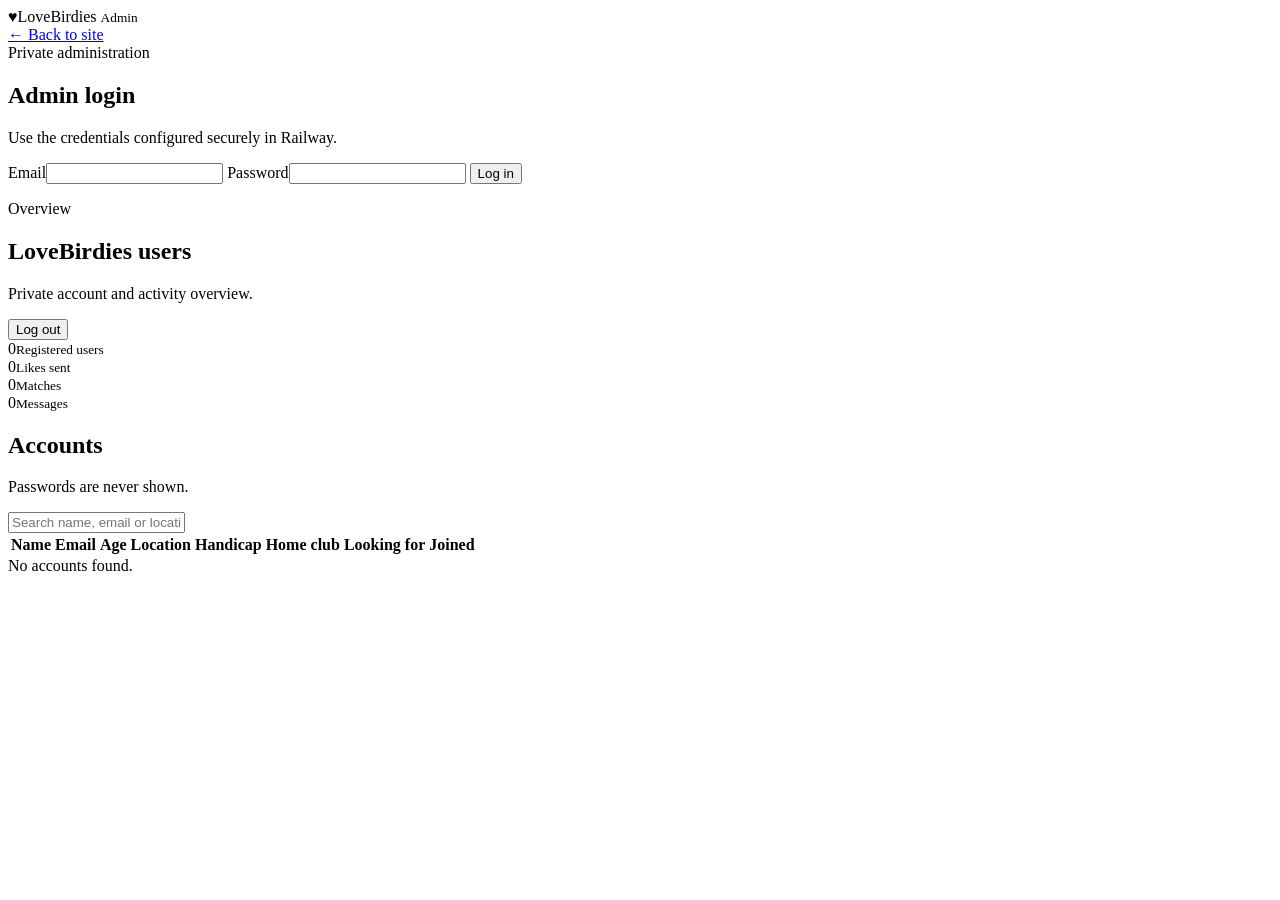
==== static/admin.html @ ffa19ead "Add admin dashboard page" ====
<!doctype html>
<html lang="en">
<head>
  <meta charset="utf-8">
  <meta name="viewport" content="width=device-width,initial-scale=1">
  <title>LoveBirdies Admin</title>
  <link rel="preconnect" href="https://fonts.googleapis.com">
  <link rel="preconnect" href="https://fonts.gstatic.com" crossorigin>
  <link href="https://fonts.googleapis.com/css2?family=DM+Sans:wght@400;500;600;700&family=Playfair+Display:wght@700&display=swap" rel="stylesheet">
  <link rel="stylesheet" href="/static/admin.css">
</head>
<body>
  <header class="admin-header">
    <div class="brand"><span>♥</span>LoveBirdies <small>Admin</small></div>
    <a href="/" class="back-link">← Back to site</a>
  </header>

  <main>
    <section id="loginPanel" class="login-wrap">
      <form id="adminLoginForm" class="login-card">
        <div class="eyebrow">Private administration</div>
        <h1>Admin login</h1>
        <p>Use the credentials configured securely in Railway.</p>
        <label>Email<input id="adminEmail" type="email" autocomplete="username" required></label>
        <label>Password<input id="adminPassword" type="password" autocomplete="current-password" required></label>
        <button class="primary" type="submit">Log in</button>
        <p id="loginError" class="error"></p>
      </form>
    </section>

    <section id="dashboard" class="dashboard hidden">
      <div class="dashboard-top">
        <div><div class="eyebrow">Overview</div><h1>LoveBirdies users</h1><p>Private account and activity overview.</p></div>
        <button id="adminLogout" class="secondary">Log out</button>
      </div>

      <div class="stats">
        <article><span id="statUsers">0</span><small>Registered users</small></article>
        <article><span id="statLikes">0</span><small>Likes sent</small></article>
        <article><span id="statMatches">0</span><small>Matches</small></article>
        <article><span id="statMessages">0</span><small>Messages</small></article>
      </div>

      <div class="table-card">
        <div class="table-head"><div><h2>Accounts</h2><p>Passwords are never shown.</p></div><input id="search" placeholder="Search name, email or location"></div>
        <div class="table-scroll">
          <table>
            <thead><tr><th>Name</th><th>Email</th><th>Age</th><th>Location</th><th>Handicap</th><th>Home club</th><th>Looking for</th><th>Joined</th></tr></thead>
            <tbody id="usersBody"></tbody>
          </table>
        </div>
        <div id="emptyState" class="empty hidden">No accounts found.</div>
      </div>
    </section>
  </main>

  <script src="/static/admin.js"></script>
</body>
</html>
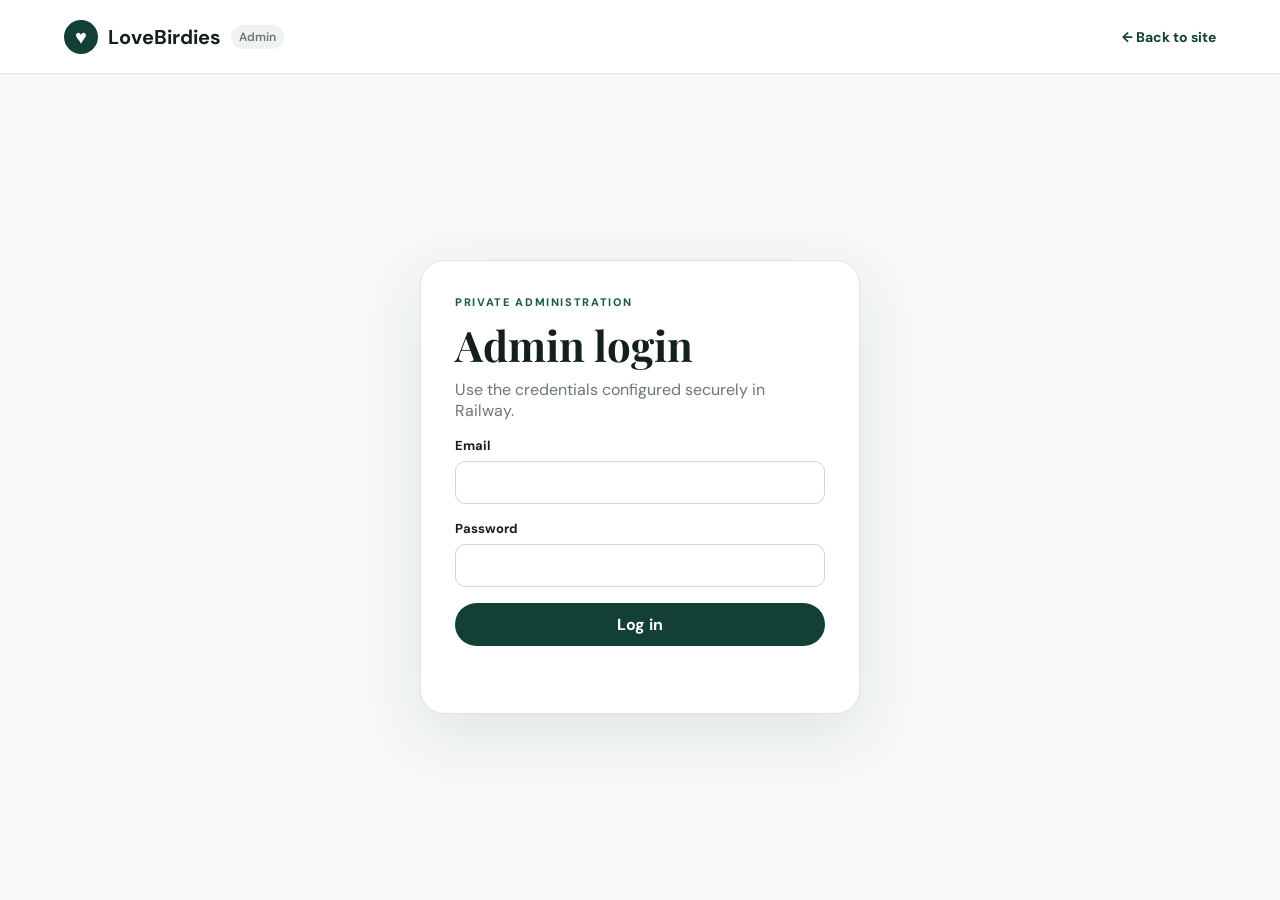
==== commit ec9ef8c0: "Add admin report moderation dashboard" ====
--- a/static/admin.html
+++ b/static/admin.html
@@ -7,53 +7,29 @@
   <link rel="preconnect" href="https://fonts.googleapis.com">
   <link rel="preconnect" href="https://fonts.gstatic.com" crossorigin>
   <link href="https://fonts.googleapis.com/css2?family=DM+Sans:wght@400;500;600;700&family=Playfair+Display:wght@700&display=swap" rel="stylesheet">
-  <link rel="stylesheet" href="/static/admin.css">
+  <link rel="stylesheet" href="/static/admin.css?v=20260911-2235">
 </head>
 <body>
-  <header class="admin-header">
-    <div class="brand"><span>♥</span>LoveBirdies <small>Admin</small></div>
-    <a href="/" class="back-link">← Back to site</a>
-  </header>
-
+  <header class="admin-header"><div class="brand"><span>♥</span>LoveBirdies <small>Admin</small></div><a href="/" class="back-link">← Back to site</a></header>
   <main>
     <section id="loginPanel" class="login-wrap">
-      <form id="adminLoginForm" class="login-card">
-        <div class="eyebrow">Private administration</div>
-        <h1>Admin login</h1>
-        <p>Use the credentials configured securely in Railway.</p>
-        <label>Email<input id="adminEmail" type="email" autocomplete="username" required></label>
-        <label>Password<input id="adminPassword" type="password" autocomplete="current-password" required></label>
-        <button class="primary" type="submit">Log in</button>
-        <p id="loginError" class="error"></p>
-      </form>
+      <form id="adminLoginForm" class="login-card"><div class="eyebrow">Private administration</div><h1>Admin login</h1><p>Use the credentials configured securely in Railway.</p><label>Email<input id="adminEmail" type="email" autocomplete="username" required></label><label>Password<input id="adminPassword" type="password" autocomplete="current-password" required></label><button class="primary" type="submit">Log in</button><p id="loginError" class="error"></p></form>
     </section>
-
     <section id="dashboard" class="dashboard hidden">
-      <div class="dashboard-top">
-        <div><div class="eyebrow">Overview</div><h1>LoveBirdies users</h1><p>Private account and activity overview.</p></div>
-        <button id="adminLogout" class="secondary">Log out</button>
+      <div class="dashboard-top"><div><div class="eyebrow">Overview</div><h1>LoveBirdies admin</h1><p>Private account, activity and safety overview.</p></div><button id="adminLogout" class="secondary">Log out</button></div>
+      <div class="stats"><article><span id="statUsers">0</span><small>Registered users</small></article><article><span id="statLikes">0</span><small>Likes sent</small></article><article><span id="statMatches">0</span><small>Matches</small></article><article><span id="statMessages">0</span><small>Messages</small></article><article><span id="statReports">0</span><small>Open reports</small></article></div>
+      <div class="table-card">
+        <div class="table-head"><div><h2>Safety reports</h2><p>Review member-submitted reports and update their status.</p></div></div>
+        <div class="table-scroll"><table><thead><tr><th>Reported member</th><th>Reported by</th><th>Reason</th><th>Details</th><th>Submitted</th><th>Status</th></tr></thead><tbody id="reportsBody"></tbody></table></div>
+        <div id="reportsEmpty" class="empty hidden">No reports found.</div>
       </div>
-
-      <div class="stats">
-        <article><span id="statUsers">0</span><small>Registered users</small></article>
-        <article><span id="statLikes">0</span><small>Likes sent</small></article>
-        <article><span id="statMatches">0</span><small>Matches</small></article>
-        <article><span id="statMessages">0</span><small>Messages</small></article>
-      </div>
-
       <div class="table-card">
         <div class="table-head"><div><h2>Accounts</h2><p>Passwords are never shown.</p></div><input id="search" placeholder="Search name, email or location"></div>
-        <div class="table-scroll">
-          <table>
-            <thead><tr><th>Name</th><th>Email</th><th>Age</th><th>Location</th><th>Handicap</th><th>Home club</th><th>Looking for</th><th>Joined</th></tr></thead>
-            <tbody id="usersBody"></tbody>
-          </table>
-        </div>
+        <div class="table-scroll"><table><thead><tr><th>Name</th><th>Email</th><th>Age</th><th>Location</th><th>Handicap</th><th>Home club</th><th>Looking for</th><th>Joined</th></tr></thead><tbody id="usersBody"></tbody></table></div>
         <div id="emptyState" class="empty hidden">No accounts found.</div>
       </div>
     </section>
   </main>
-
-  <script src="/static/admin.js"></script>
+  <script src="/static/admin.js?v=20260911-2235"></script>
 </body>
 </html>
--- a/static/admin.css
+++ b/static/admin.css
@@ -0,0 +1 @@
+:root{--green:#123f36;--green2:#1d5a4c;--cream:#f7f3e9;--ink:#13201d;--muted:#6b7773;--line:#dde5e1;--white:#fff;--danger:#b73d4c}*{box-sizing:border-box}body{margin:0;font-family:"DM Sans",sans-serif;background:#f7f9f7;color:var(--ink)}.admin-header{height:74px;background:#fff;border-bottom:1px solid var(--line);display:flex;align-items:center;justify-content:space-between;padding:0 5vw}.brand{display:flex;align-items:center;gap:10px;font-weight:700;font-size:20px}.brand>span{width:34px;height:34px;border-radius:50%;display:grid;place-items:center;background:var(--green);color:#fff}.brand small{font-size:12px;color:var(--muted);font-weight:600;background:#eef3f0;border-radius:99px;padding:4px 8px}.back-link{color:var(--green);text-decoration:none;font-weight:700;font-size:14px}.hidden{display:none!important}.login-wrap{min-height:calc(100vh - 74px);display:grid;place-items:center;padding:32px}.login-card{width:min(100%,440px);background:#fff;border:1px solid var(--line);border-radius:24px;padding:34px;box-shadow:0 20px 60px rgba(18,63,54,.1)}.eyebrow{text-transform:uppercase;letter-spacing:.15em;color:var(--green2);font-size:11px;font-weight:800}.login-card h1,.dashboard h1,.table-card h2{font-family:"Playfair Display",serif}.login-card h1{font-size:42px;margin:8px 0 6px}.login-card>p{color:var(--muted);margin-top:0}.login-card label{display:flex;flex-direction:column;gap:7px;margin:16px 0;font-size:13px;font-weight:700}.login-card input,#search{border:1px solid #cfd9d4;border-radius:10px;padding:12px 13px;font:inherit}.primary,.secondary{border-radius:999px;padding:11px 18px;font:inherit;font-weight:700;cursor:pointer}.primary{border:0;background:var(--green);color:#fff;width:100%}.secondary{background:#fff;border:1px solid var(--green);color:var(--green)}.error{color:var(--danger);font-size:13px;min-height:20px}.dashboard{padding:50px 5vw 80px}.dashboard-top{display:flex;align-items:end;justify-content:space-between;gap:30px}.dashboard-top h1{font-size:48px;margin:8px 0}.dashboard-top p{color:var(--muted);margin:0}.stats{display:grid;grid-template-columns:repeat(4,1fr);gap:14px;margin:30px 0}.stats article{background:#fff;border:1px solid var(--line);border-radius:18px;padding:22px}.stats span{display:block;font-size:34px;font-weight:800;color:var(--green)}.stats small{color:var(--muted)}.table-card{background:#fff;border:1px solid var(--line);border-radius:20px;overflow:hidden}.table-head{display:flex;justify-content:space-between;align-items:center;gap:24px;padding:22px}.table-head h2{font-size:28px;margin:0}.table-head p{margin:4px 0 0;color:var(--muted);font-size:13px}#search{width:min(100%,330px)}.table-scroll{overflow:auto}table{border-collapse:collapse;width:100%;min-width:1050px}th,td{text-align:left;padding:14px 18px;border-top:1px solid #edf1ef;font-size:13px;white-space:nowrap}th{font-size:11px;text-transform:uppercase;letter-spacing:.08em;color:#74807c;background:#fafcfb}td strong{display:block}td small{color:var(--muted)}.empty{text-align:center;padding:40px;color:var(--muted)}@media(max-width:850px){.stats{grid-template-columns:1fr 1fr}.dashboard-top,.table-head{align-items:flex-start;flex-direction:column}#search{width:100%}}@media(max-width:520px){.admin-header{padding:0 18px}.dashboard{padding:36px 18px}.stats{grid-template-columns:1fr 1fr}.dashboard-top h1{font-size:38px}.login-card{padding:26px}}
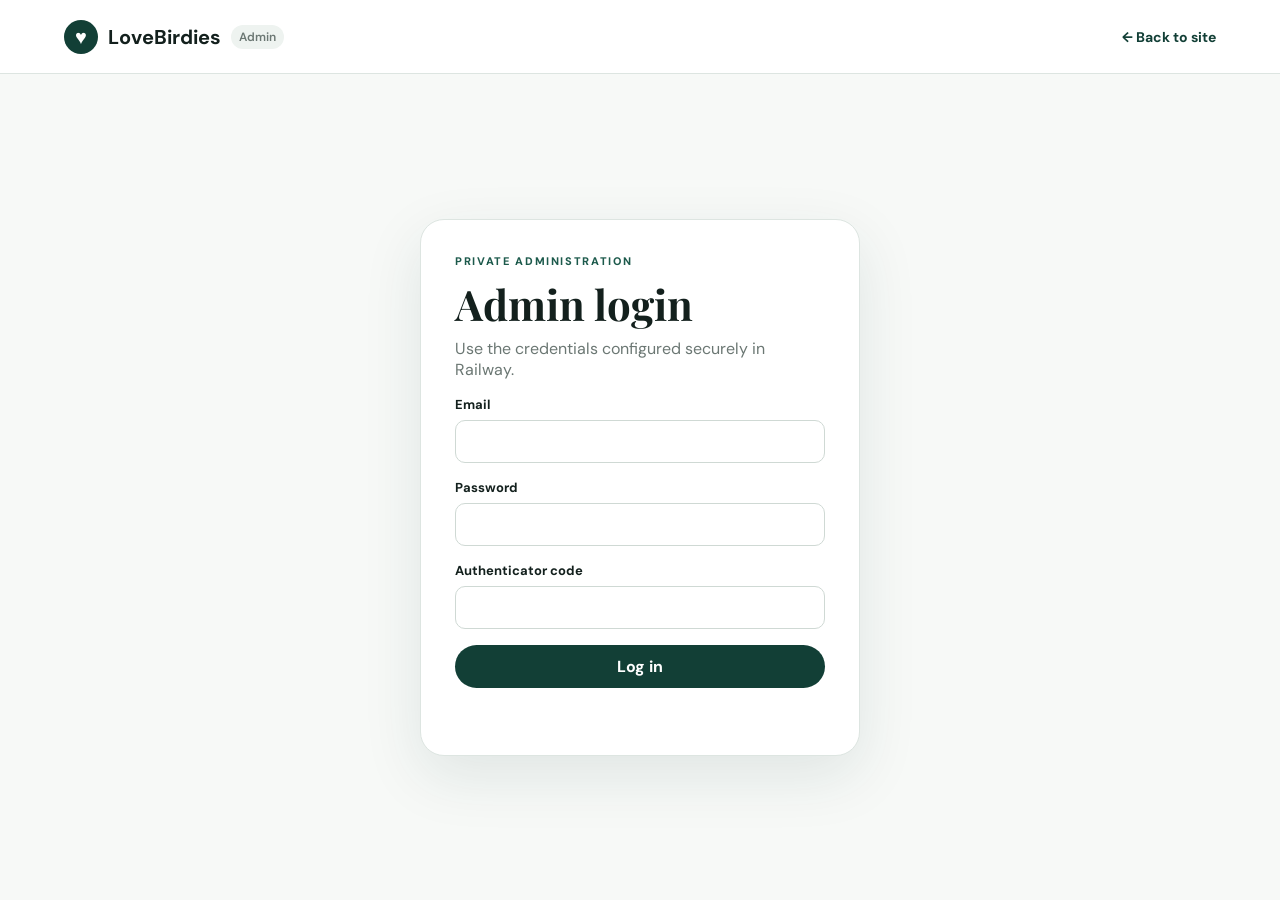
==== commit b0200305: "Support authenticator codes for administrator login" ====
--- a/static/admin.html
+++ b/static/admin.html
@@ -13,7 +13,7 @@
   <header class="admin-header"><div class="brand"><span>♥</span>LoveBirdies <small>Admin</small></div><a href="/" class="back-link">← Back to site</a></header>
   <main>
     <section id="loginPanel" class="login-wrap">
-      <form id="adminLoginForm" class="login-card"><div class="eyebrow">Private administration</div><h1>Admin login</h1><p>Use the credentials configured securely in Railway.</p><label>Email<input id="adminEmail" type="email" autocomplete="username" required></label><label>Password<input id="adminPassword" type="password" autocomplete="current-password" required></label><button class="primary" type="submit">Log in</button><p id="loginError" class="error"></p></form>
+      <form id="adminLoginForm" class="login-card"><div class="eyebrow">Private administration</div><h1>Admin login</h1><p>Use the credentials configured securely in Railway.</p><label>Email<input id="adminEmail" type="email" autocomplete="username" required></label><label>Password<input id="adminPassword" type="password" autocomplete="current-password" required></label><label>Authenticator code<input id="adminOtp" type="text" inputmode="numeric" pattern="[0-9]{6}" maxlength="6" autocomplete="one-time-code" required></label><button class="primary" type="submit">Log in</button><p id="loginError" class="error"></p></form>
     </section>
     <section id="dashboard" class="dashboard hidden">
       <div class="dashboard-top"><div><div class="eyebrow">Overview</div><h1>LoveBirdies admin</h1><p>Private account, activity and safety overview.</p></div><button id="adminLogout" class="secondary">Log out</button></div>
@@ -24,12 +24,18 @@
         <div id="reportsEmpty" class="empty hidden">No reports found.</div>
       </div>
       <div class="table-card">
+        <div class="table-head"><div><h2>Golf Clubs & Events</h2><p>Manage partner clubs and remove test or unwanted events.</p></div></div>
+        <div class="table-scroll"><table><thead><tr><th>Club</th><th>Email</th><th>Location</th><th>Events</th><th>Bookings</th><th>Manage</th></tr></thead><tbody id="clubsBody"></tbody></table></div>
+        <div id="clubsEmpty" class="empty hidden">No golf clubs found.</div>
+        <div id="clubEventsPanel" class="hidden" style="padding:20px"><h2 id="clubEventsTitle">Club events</h2><div id="clubEventsList"></div></div>
+      </div>
+      <div class="table-card">
         <div class="table-head"><div><h2>Accounts</h2><p>Passwords are never shown.</p></div><input id="search" placeholder="Search name, email or location"></div>
         <div class="table-scroll"><table><thead><tr><th>Name</th><th>Email</th><th>Age</th><th>Location</th><th>Handicap</th><th>Home club</th><th>Looking for</th><th>Joined</th></tr></thead><tbody id="usersBody"></tbody></table></div>
         <div id="emptyState" class="empty hidden">No accounts found.</div>
       </div>
     </section>
   </main>
-  <script src="/static/admin.js?v=20260911-2235"></script>
+  <script src="/static/admin.js?v=20260922-clubs1"></script>
 </body>
 </html>
